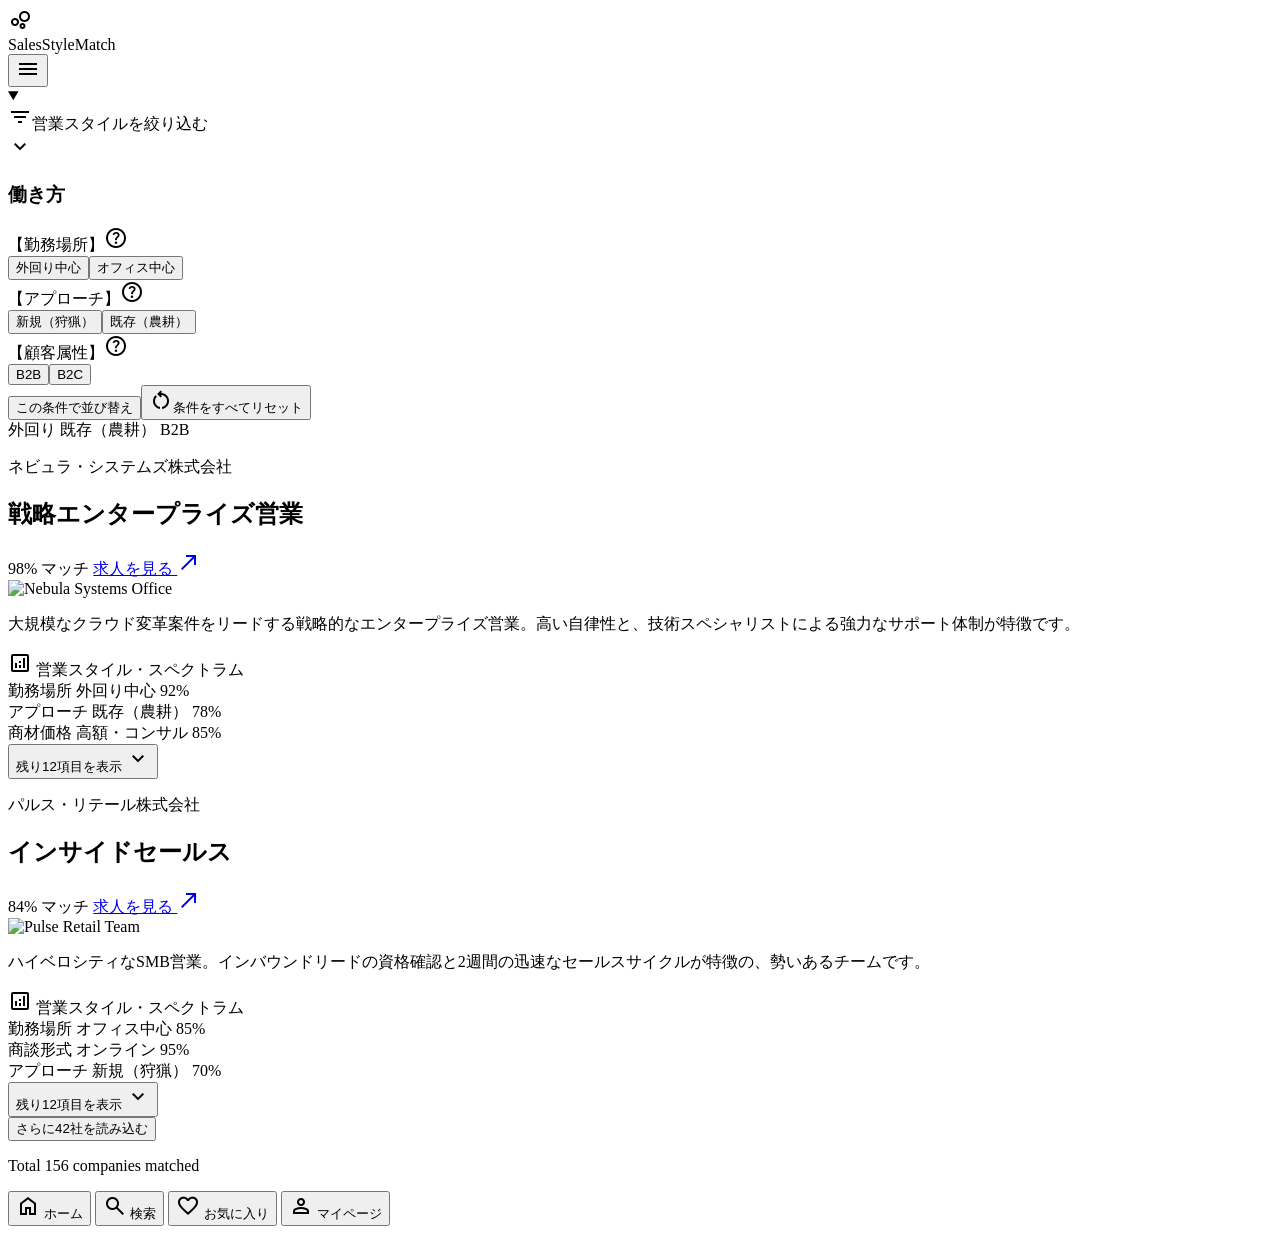
==== mekulo/code.html @ bd34f3ff "ふぃｘ" ====
<!DOCTYPE html>

<html lang="ja"><head>
<meta charset="utf-8"/>
<meta content="width=device-width, initial-scale=1.0" name="viewport"/>
<script src="https://cdn.tailwindcss.com?plugins=forms,container-queries"></script>
<link href="https://fonts.googleapis.com/css2?family=Inter:wght@400;500;600;700;900&amp;family=Noto+Sans+JP:wght@400;500;700;900&amp;display=swap" rel="stylesheet"/>
<link href="https://fonts.googleapis.com/css2?family=Material+Symbols+Outlined:wght,FILL@100..700,0..1&amp;display=swap" rel="stylesheet"/>
<script id="tailwind-config">
        tailwind.config = {
            darkMode: "class",
            theme: {
                extend: {
                    colors: {
                        "brand": "#3c5da8",
                        "dark-muted": "#333333",
                        "background-light": "#F9FAFB",
                    },
                    fontFamily: {
                        "sans": ["Noto Sans JP", "Inter", "sans-serif"]
                    },
                },
            },
        }
    </script>
<style type="text/tailwindcss">
        @layer utilities {
            .scrollbar-hide::-webkit-scrollbar { display: none; }
            .scrollbar-hide { -ms-overflow-style: none; scrollbar-width: none; }
        }
        .spectrum-bar {
            @apply h-1.5 w-full bg-slate-100 rounded-full relative;
        }
        .spectrum-dot {
            @apply absolute top-1/2 -translate-y-1/2 w-3.5 h-3.5 bg-brand border-2 border-white rounded-full shadow-md;
        }
        .filter-btn-active {
            @apply bg-brand text-white shadow-sm;
        }
        .filter-btn-inactive {
            @apply bg-slate-50 text-slate-400 border border-slate-100;
        }.mobile-container {
            max-width: 480px;
            margin: 0 auto;
            min-height: 100vh;
            background: white;
            position: relative;
            padding-bottom: 80px;}
    </style>
<title>SalesStyleMatch | Job-Focused Match</title>
</head>
<body class="bg-slate-100 font-sans text-slate-900 antialiased">
<div class="mobile-container shadow-2xl overflow-x-hidden">
<header class="sticky top-0 z-50 w-full bg-white/95 backdrop-blur-md border-b border-slate-100 px-4 h-14 flex items-center justify-between">
<div class="flex items-center gap-1.5">
<div class="bg-brand p-1 rounded-md text-white flex items-center justify-center">
<span class="material-symbols-outlined text-lg leading-none">bubble_chart</span>
</div>
<span class="text-base font-black tracking-tight text-slate-900">SalesStyle<span class="text-brand">Match</span></span>
</div>
<button class="w-10 h-10 flex items-center justify-center text-slate-600">
<span class="material-symbols-outlined text-2xl">menu</span>
</button>
</header>
<main class="p-4 space-y-6">
<section class="bg-white">
<details class="group border border-slate-200 rounded-2xl overflow-hidden" open="">
<summary class="list-none flex items-center justify-between p-4 cursor-pointer hover:bg-slate-50 transition-colors">
<div class="flex items-center gap-2"><span class="material-symbols-outlined text-brand text-xl">filter_list</span><span class="text-[13px] font-black text-slate-900 tracking-tight">営業スタイルを絞り込む</span></div>
<span class="material-symbols-outlined text-slate-400 group-open:rotate-180 transition-transform">expand_more</span>
</summary>
<div class="px-4 pb-5 space-y-4"><div class="space-y-6"><div class="pt-2"><h3 class="text-[13px] font-bold text-slate-900 mb-4 flex items-center gap-2"><span>働き方</span><div class="h-px flex-1 bg-slate-100"></div></h3><div class="space-y-6"><div class="space-y-3"><div class="flex items-center gap-1"><span class="text-[11px] font-bold text-slate-700">【勤務場所】</span><span class="material-symbols-outlined text-slate-300 text-[14px]">help</span></div><div class="grid grid-cols-2 gap-2"><button class="py-2.5 text-[11px] font-bold rounded-lg filter-btn-active">外回り中心</button><button class="py-2.5 text-[11px] font-bold rounded-lg filter-btn-inactive">オフィス中心</button></div></div><div class="space-y-3"><div class="flex items-center gap-1"><span class="text-[11px] font-bold text-slate-700">【アプローチ】</span><span class="material-symbols-outlined text-slate-300 text-[14px]">help</span></div><div class="grid grid-cols-2 gap-2"><button class="py-2.5 text-[11px] font-bold rounded-lg filter-btn-inactive">新規（狩猟）</button><button class="py-2.5 text-[11px] font-bold rounded-lg filter-btn-active">既存（農耕）</button></div></div><div class="space-y-3"><div class="flex items-center gap-1"><span class="text-[11px] font-bold text-slate-700">【顧客属性】</span><span class="material-symbols-outlined text-slate-300 text-[14px]">help</span></div><div class="grid grid-cols-2 gap-2"><button class="py-2.5 text-[11px] font-bold rounded-lg filter-btn-active">B2B</button><button class="py-2.5 text-[11px] font-bold rounded-lg filter-btn-inactive">B2C</button></div></div></div></div><div class="pt-4 space-y-4"><button class="w-full py-3.5 bg-brand text-white text-[13px] font-bold rounded-xl shadow-lg shadow-brand/20 active:scale-[0.98] transition-all flex items-center justify-center gap-2">この条件で並び替え</button><button class="w-full flex items-center justify-center gap-1 text-[11px] font-bold text-slate-400 hover:text-brand transition-colors"><span class="material-symbols-outlined text-sm">restart_alt</span>条件をすべてリセット</button></div></div></div>
</details>
<div class="mt-3 flex flex-wrap gap-2">
<span class="px-2.5 py-1 bg-brand/5 text-brand rounded-md text-[10px] font-bold border border-brand/10">外回り</span>
<span class="px-2.5 py-1 bg-brand/5 text-brand rounded-md text-[10px] font-bold border border-brand/10">既存（農耕）</span>
<span class="px-2.5 py-1 bg-brand/5 text-brand rounded-md text-[10px] font-bold border border-brand/10">B2B</span>
</div>
</section>
<article class="bg-white rounded-[1.5rem] border border-slate-200 overflow-hidden shadow-sm">
<div class="p-5">
<div class="mb-4">
<p class="text-[10px] font-bold text-slate-400 mb-0.5">ネビュラ・システムズ株式会社</p>
<h2 class="text-2xl font-black text-slate-900 leading-tight tracking-tight">戦略エンタープライズ営業</h2>
</div>
<div class="flex items-center justify-between mb-5">
<span class="bg-brand text-white text-[11px] font-black px-4 py-2 rounded-full shadow-md shadow-brand/20">98% マッチ</span>
<a class="text-brand text-[13px] font-bold flex items-center gap-1 hover:underline" href="#">
                        求人を見る <span class="material-symbols-outlined text-[16px]">north_east</span>
</a>
</div>
<div class="aspect-[16/9] w-full rounded-2xl overflow-hidden mb-4 shadow-inner bg-slate-100">
<img alt="Nebula Systems Office" class="w-full h-full object-cover" src="https://lh3.googleusercontent.com/aida-public/[base64]"/>
</div>
<p class="text-slate-600 text-xs leading-relaxed mb-6 font-medium">
                    大規模なクラウド変革案件をリードする戦略的なエンタープライズ営業。高い自律性と、技術スペシャリストによる強力なサポート体制が特徴です。
                </p>
<div class="bg-slate-50/80 rounded-2xl p-4 border border-slate-100">
<div class="flex items-center gap-2 mb-5">
<span class="material-symbols-outlined text-brand text-base">analytics</span>
<span class="text-[10px] font-black text-brand uppercase tracking-wider">営業スタイル・スペクトラム</span>
</div>
<div class="space-y-6">
<div class="space-y-1.5">
<div class="flex justify-between items-end">
<span class="text-[10px] font-bold text-slate-400">勤務場所</span>
<span class="text-[11px] font-black text-brand">外回り中心 92%</span>
</div>
<div class="spectrum-bar">
<div class="spectrum-dot" style="left: 92%;"></div>
</div>
</div>
<div class="space-y-1.5">
<div class="flex justify-between items-end">
<span class="text-[10px] font-bold text-slate-400">アプローチ</span>
<span class="text-[11px] font-black text-brand">既存（農耕） 78%</span>
</div>
<div class="spectrum-bar">
<div class="spectrum-dot" style="left: 78%;"></div>
</div>
</div>
<div class="space-y-1.5">
<div class="flex justify-between items-end">
<span class="text-[10px] font-bold text-slate-400">商材価格</span>
<span class="text-[11px] font-black text-brand">高額・コンサル 85%</span>
</div>
<div class="spectrum-bar">
<div class="spectrum-dot" style="left: 85%;"></div>
</div>
</div>
</div>
<button class="w-full mt-6 pt-4 border-t border-slate-200/50 flex items-center justify-center gap-1 text-[10px] font-bold text-slate-400 hover:text-brand transition-colors">
                        残り12項目を表示 <span class="material-symbols-outlined text-sm">expand_more</span>
</button>
</div>
</div>
</article>
<article class="bg-white rounded-[1.5rem] border border-slate-200 overflow-hidden shadow-sm">
<div class="p-5">
<div class="mb-4">
<p class="text-[10px] font-bold text-slate-400 mb-0.5">パルス・リテール株式会社</p>
<h2 class="text-2xl font-black text-slate-900 leading-tight tracking-tight">インサイドセールス</h2>
</div>
<div class="flex items-center justify-between mb-5">
<span class="bg-slate-100 text-slate-600 text-[11px] font-black px-4 py-2 rounded-full border border-slate-200">84% マッチ</span>
<a class="text-brand text-[13px] font-bold flex items-center gap-1 hover:underline" href="#">
                        求人を見る <span class="material-symbols-outlined text-[16px]">north_east</span>
</a>
</div>
<div class="aspect-[16/9] w-full rounded-2xl overflow-hidden mb-4 shadow-inner bg-slate-100">
<img alt="Pulse Retail Team" class="w-full h-full object-cover grayscale" src="https://lh3.googleusercontent.com/aida-public/[base64]"/>
</div>
<p class="text-slate-600 text-xs leading-relaxed mb-6 font-medium">
                    ハイベロシティなSMB営業。インバウンドリードの資格確認と2週間の迅速なセールスサイクルが特徴の、勢いあるチームです。
                </p>
<div class="bg-slate-50/80 rounded-2xl p-4 border border-slate-100">
<div class="flex items-center gap-2 mb-5">
<span class="material-symbols-outlined text-brand text-base">analytics</span>
<span class="text-[10px] font-black text-brand uppercase tracking-wider">営業スタイル・スペクトラム</span>
</div>
<div class="space-y-6">
<div class="space-y-1.5">
<div class="flex justify-between items-end">
<span class="text-[10px] font-bold text-slate-400">勤務場所</span>
<span class="text-[11px] font-black text-brand">オフィス中心 85%</span>
</div>
<div class="spectrum-bar">
<div class="spectrum-dot" style="left: 15%;"></div>
</div>
</div>
<div class="space-y-1.5">
<div class="flex justify-between items-end">
<span class="text-[10px] font-bold text-slate-400">商談形式</span>
<span class="text-[11px] font-black text-brand">オンライン 95%</span>
</div>
<div class="spectrum-bar">
<div class="spectrum-dot" style="left: 95%;"></div>
</div>
</div>
<div class="space-y-1.5">
<div class="flex justify-between items-end">
<span class="text-[10px] font-bold text-slate-400">アプローチ</span>
<span class="text-[11px] font-black text-brand">新規（狩猟） 70%</span>
</div>
<div class="spectrum-bar">
<div class="spectrum-dot" style="left: 30%;"></div>
</div>
</div>
</div>
<button class="w-full mt-6 pt-4 border-t border-slate-200/50 flex items-center justify-center gap-1 text-[10px] font-bold text-slate-400 hover:text-brand transition-colors">
                        残り12項目を表示 <span class="material-symbols-outlined text-sm">expand_more</span>
</button>
</div>
</div>
</article>
<div class="py-4 text-center">
<button class="w-full py-4 rounded-2xl bg-slate-900 text-sm font-black text-white active:scale-95 transition-all shadow-lg shadow-slate-200">
                さらに42社を読み込む
            </button>
<p class="mt-3 text-[10px] text-slate-400 font-bold uppercase tracking-widest">Total 156 companies matched</p>
</div>
</main>
<nav class="fixed bottom-0 left-1/2 -translate-x-1/2 w-full max-w-[480px] bg-white border-t border-slate-200 px-2 py-2 flex items-center justify-around z-50">
<button class="flex flex-col items-center gap-1 px-3 py-1 text-brand">
<span class="material-symbols-outlined">home</span>
<span class="text-[9px] font-bold">ホーム</span>
</button>
<button class="flex flex-col items-center gap-1 px-3 py-1 text-slate-400">
<span class="material-symbols-outlined">search</span>
<span class="text-[9px] font-bold">検索</span>
</button>
<button class="flex flex-col items-center gap-1 px-3 py-1 text-slate-400">
<span class="material-symbols-outlined">favorite</span>
<span class="text-[9px] font-bold">お気に入り</span>
</button>
<button class="flex flex-col items-center gap-1 px-3 py-1 text-slate-400">
<span class="material-symbols-outlined">person</span>
<span class="text-[9px] font-bold">マイページ</span>
</button>
</nav>
</div>
</body></html>
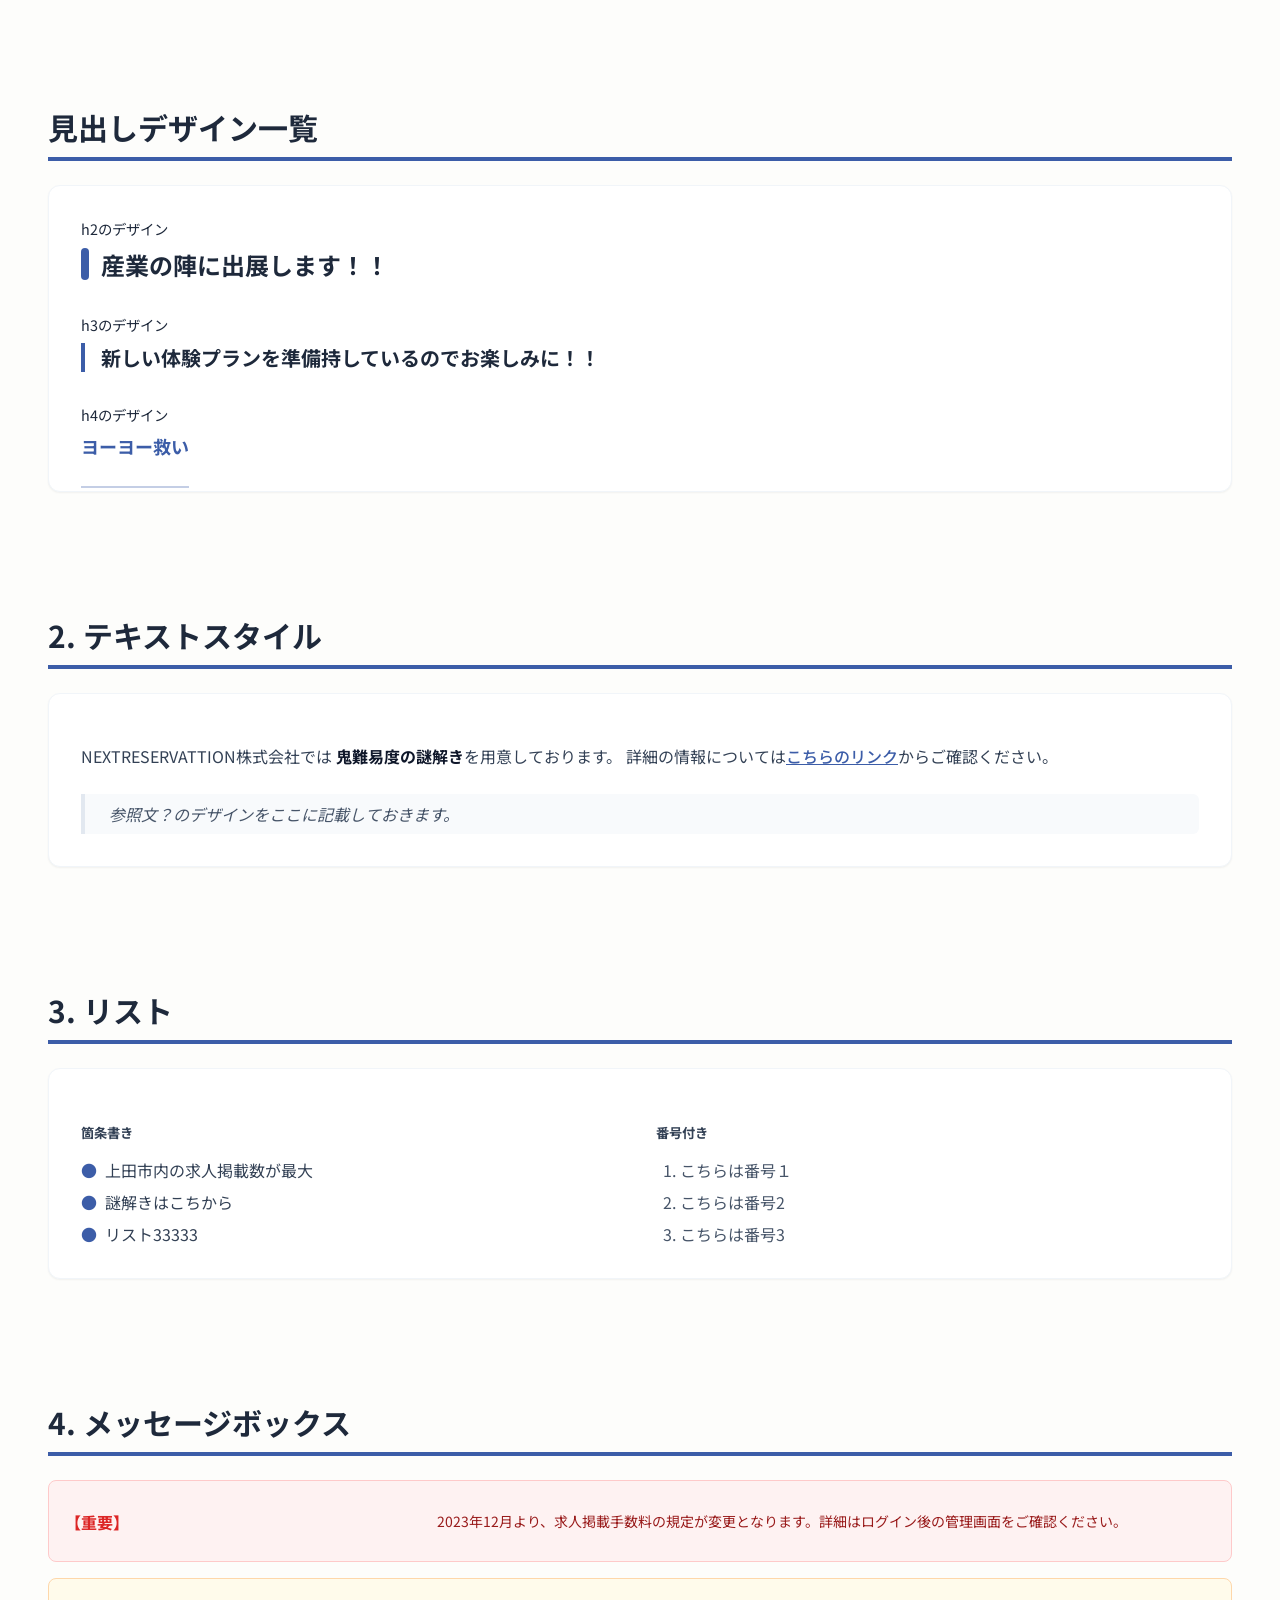
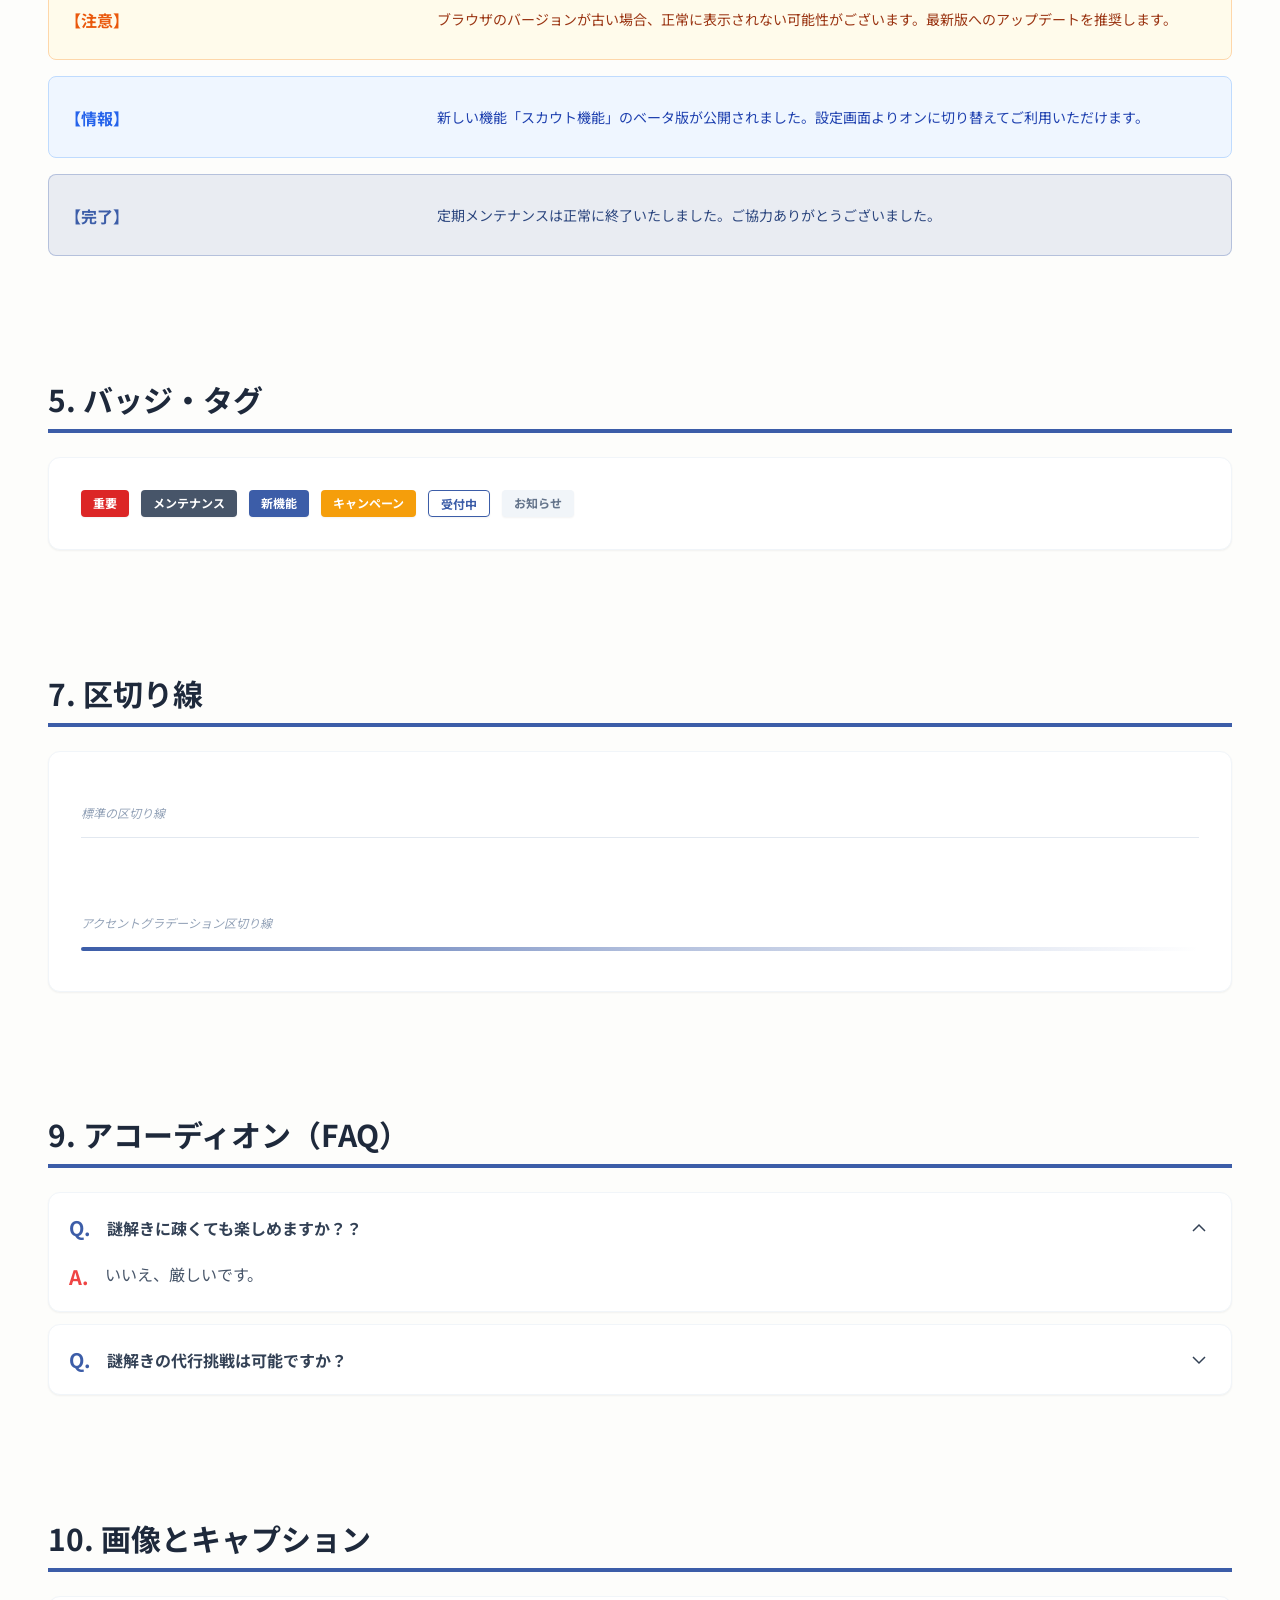
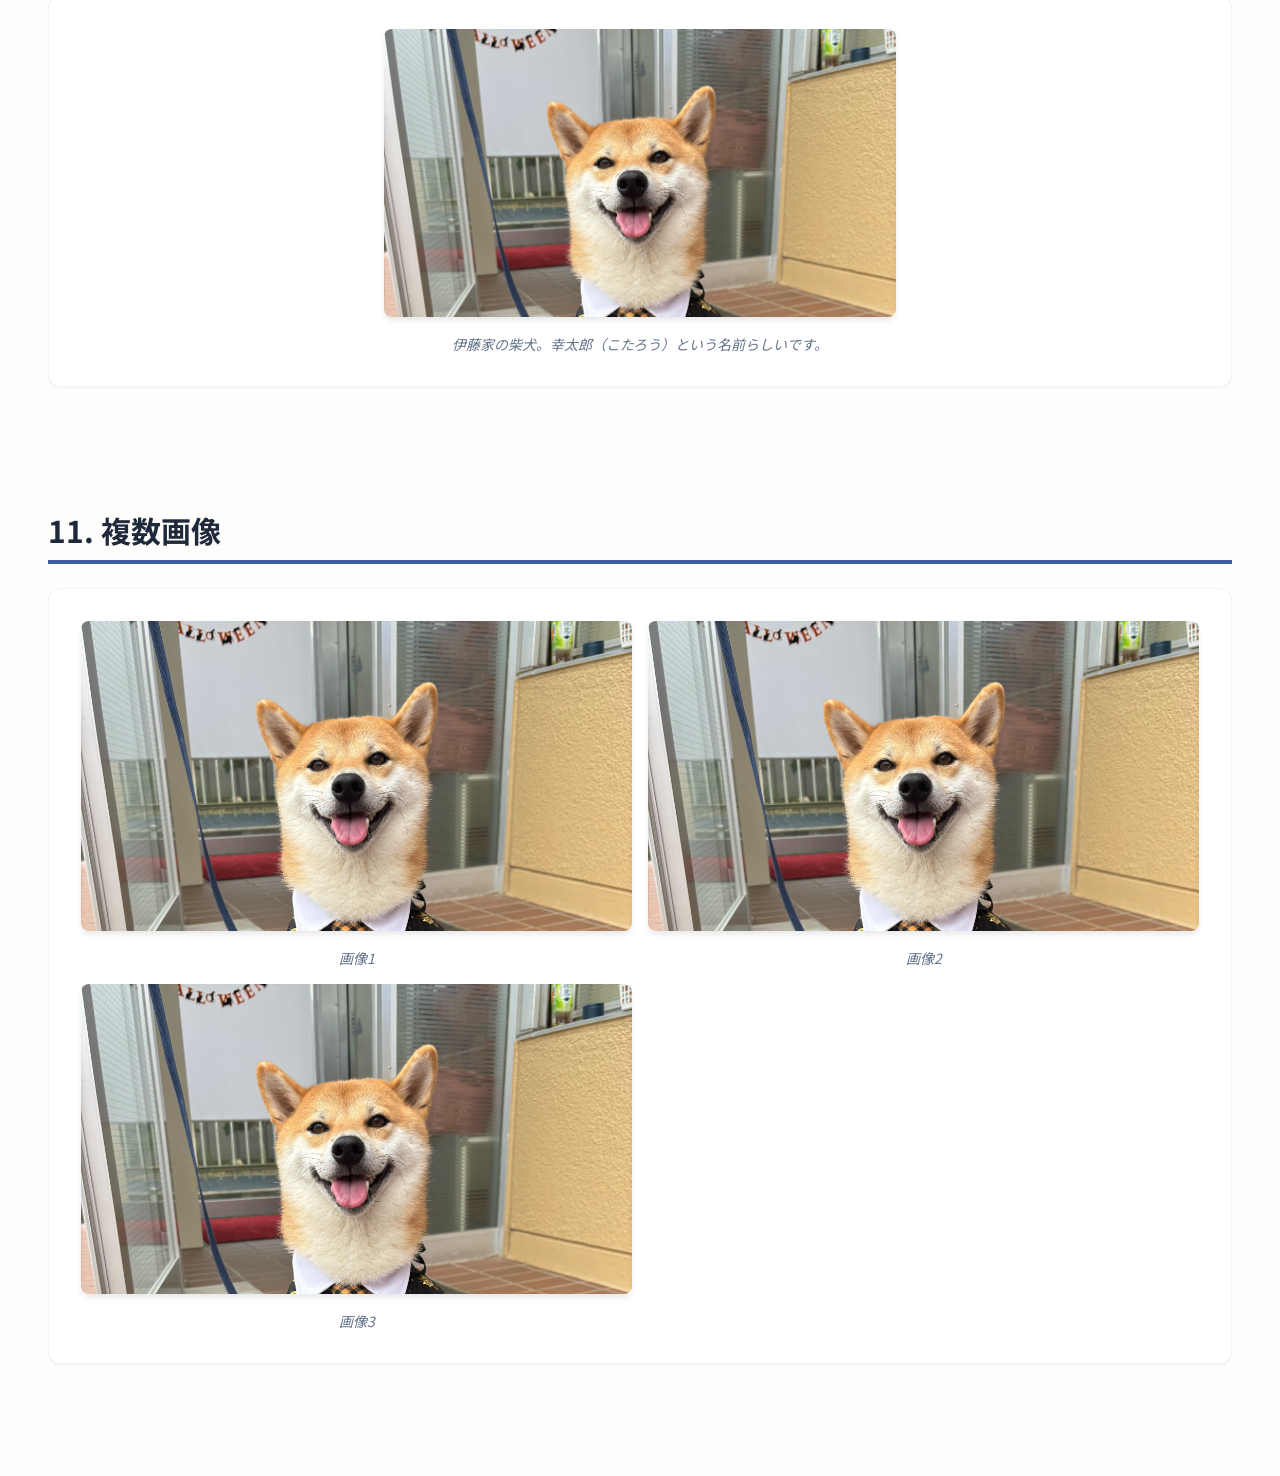
==== commit 39851cd8: "syoki" ====
--- a/mekulo/code.html
+++ b/mekulo/code.html
@@ -1,222 +1,223 @@
 <!DOCTYPE html>
-
-<html lang="ja"><head>
-<meta charset="utf-8"/>
-<meta content="width=device-width, initial-scale=1.0" name="viewport"/>
-<script src="https://cdn.tailwindcss.com?plugins=forms,container-queries"></script>
-<link href="https://fonts.googleapis.com/css2?family=Inter:wght@400;500;600;700;900&amp;family=Noto+Sans+JP:wght@400;500;700;900&amp;display=swap" rel="stylesheet"/>
-<link href="https://fonts.googleapis.com/css2?family=Material+Symbols+Outlined:wght,FILL@100..700,0..1&amp;display=swap" rel="stylesheet"/>
-<script id="tailwind-config">
-        tailwind.config = {
-            darkMode: "class",
-            theme: {
-                extend: {
-                    colors: {
-                        "brand": "#3c5da8",
-                        "dark-muted": "#333333",
-                        "background-light": "#F9FAFB",
-                    },
-                    fontFamily: {
-                        "sans": ["Noto Sans JP", "Inter", "sans-serif"]
-                    },
-                },
-            },
-        }
-    </script>
-<style type="text/tailwindcss">
-        @layer utilities {
-            .scrollbar-hide::-webkit-scrollbar { display: none; }
-            .scrollbar-hide { -ms-overflow-style: none; scrollbar-width: none; }
-        }
-        .spectrum-bar {
-            @apply h-1.5 w-full bg-slate-100 rounded-full relative;
-        }
-        .spectrum-dot {
-            @apply absolute top-1/2 -translate-y-1/2 w-3.5 h-3.5 bg-brand border-2 border-white rounded-full shadow-md;
-        }
-        .filter-btn-active {
-            @apply bg-brand text-white shadow-sm;
-        }
-        .filter-btn-inactive {
-            @apply bg-slate-50 text-slate-400 border border-slate-100;
-        }.mobile-container {
-            max-width: 480px;
-            margin: 0 auto;
-            min-height: 100vh;
-            background: white;
-            position: relative;
-            padding-bottom: 80px;}
-    </style>
-<title>SalesStyleMatch | Job-Focused Match</title>
+<html lang="ja">
+<head>
+    <meta charset="utf-8">
+    <meta content="width=device-width, initial-scale=1.0" name="viewport">
+    <title>めくろうワークスミニウェブ-ニュースデザインバーツ</title>
+
+    <!-- Google Fonts: Noto Sans JP -->
+    <link href="https://fonts.googleapis.com" rel="preconnect">
+    <link crossorigin href="https://fonts.gstatic.com" rel="preconnect">
+    <link href="https://fonts.googleapis.com/css2?family=Noto+Sans+JP:wght@400;500;700;900&display=swap" rel="stylesheet">
+
+    <!-- カスタムCSS -->
+    <link rel="stylesheet" href="styles.css">
 </head>
-<body class="bg-slate-100 font-sans text-slate-900 antialiased">
-<div class="mobile-container shadow-2xl overflow-x-hidden">
-<header class="sticky top-0 z-50 w-full bg-white/95 backdrop-blur-md border-b border-slate-100 px-4 h-14 flex items-center justify-between">
-<div class="flex items-center gap-1.5">
-<div class="bg-brand p-1 rounded-md text-white flex items-center justify-center">
-<span class="material-symbols-outlined text-lg leading-none">bubble_chart</span>
-</div>
-<span class="text-base font-black tracking-tight text-slate-900">SalesStyle<span class="text-brand">Match</span></span>
-</div>
-<button class="w-10 h-10 flex items-center justify-center text-slate-600">
-<span class="material-symbols-outlined text-2xl">menu</span>
-</button>
-</header>
-<main class="p-4 space-y-6">
-<section class="bg-white">
-<details class="group border border-slate-200 rounded-2xl overflow-hidden" open="">
-<summary class="list-none flex items-center justify-between p-4 cursor-pointer hover:bg-slate-50 transition-colors">
-<div class="flex items-center gap-2"><span class="material-symbols-outlined text-brand text-xl">filter_list</span><span class="text-[13px] font-black text-slate-900 tracking-tight">営業スタイルを絞り込む</span></div>
-<span class="material-symbols-outlined text-slate-400 group-open:rotate-180 transition-transform">expand_more</span>
-</summary>
-<div class="px-4 pb-5 space-y-4"><div class="space-y-6"><div class="pt-2"><h3 class="text-[13px] font-bold text-slate-900 mb-4 flex items-center gap-2"><span>働き方</span><div class="h-px flex-1 bg-slate-100"></div></h3><div class="space-y-6"><div class="space-y-3"><div class="flex items-center gap-1"><span class="text-[11px] font-bold text-slate-700">【勤務場所】</span><span class="material-symbols-outlined text-slate-300 text-[14px]">help</span></div><div class="grid grid-cols-2 gap-2"><button class="py-2.5 text-[11px] font-bold rounded-lg filter-btn-active">外回り中心</button><button class="py-2.5 text-[11px] font-bold rounded-lg filter-btn-inactive">オフィス中心</button></div></div><div class="space-y-3"><div class="flex items-center gap-1"><span class="text-[11px] font-bold text-slate-700">【アプローチ】</span><span class="material-symbols-outlined text-slate-300 text-[14px]">help</span></div><div class="grid grid-cols-2 gap-2"><button class="py-2.5 text-[11px] font-bold rounded-lg filter-btn-inactive">新規（狩猟）</button><button class="py-2.5 text-[11px] font-bold rounded-lg filter-btn-active">既存（農耕）</button></div></div><div class="space-y-3"><div class="flex items-center gap-1"><span class="text-[11px] font-bold text-slate-700">【顧客属性】</span><span class="material-symbols-outlined text-slate-300 text-[14px]">help</span></div><div class="grid grid-cols-2 gap-2"><button class="py-2.5 text-[11px] font-bold rounded-lg filter-btn-active">B2B</button><button class="py-2.5 text-[11px] font-bold rounded-lg filter-btn-inactive">B2C</button></div></div></div></div><div class="pt-4 space-y-4"><button class="w-full py-3.5 bg-brand text-white text-[13px] font-bold rounded-xl shadow-lg shadow-brand/20 active:scale-[0.98] transition-all flex items-center justify-center gap-2">この条件で並び替え</button><button class="w-full flex items-center justify-center gap-1 text-[11px] font-bold text-slate-400 hover:text-brand transition-colors"><span class="material-symbols-outlined text-sm">restart_alt</span>条件をすべてリセット</button></div></div></div>
-</details>
-<div class="mt-3 flex flex-wrap gap-2">
-<span class="px-2.5 py-1 bg-brand/5 text-brand rounded-md text-[10px] font-bold border border-brand/10">外回り</span>
-<span class="px-2.5 py-1 bg-brand/5 text-brand rounded-md text-[10px] font-bold border border-brand/10">既存（農耕）</span>
-<span class="px-2.5 py-1 bg-brand/5 text-brand rounded-md text-[10px] font-bold border border-brand/10">B2B</span>
-</div>
-</section>
-<article class="bg-white rounded-[1.5rem] border border-slate-200 overflow-hidden shadow-sm">
-<div class="p-5">
-<div class="mb-4">
-<p class="text-[10px] font-bold text-slate-400 mb-0.5">ネビュラ・システムズ株式会社</p>
-<h2 class="text-2xl font-black text-slate-900 leading-tight tracking-tight">戦略エンタープライズ営業</h2>
-</div>
-<div class="flex items-center justify-between mb-5">
-<span class="bg-brand text-white text-[11px] font-black px-4 py-2 rounded-full shadow-md shadow-brand/20">98% マッチ</span>
-<a class="text-brand text-[13px] font-bold flex items-center gap-1 hover:underline" href="#">
-                        求人を見る <span class="material-symbols-outlined text-[16px]">north_east</span>
-</a>
-</div>
-<div class="aspect-[16/9] w-full rounded-2xl overflow-hidden mb-4 shadow-inner bg-slate-100">
-<img alt="Nebula Systems Office" class="w-full h-full object-cover" src="https://lh3.googleusercontent.com/aida-public/[base64]"/>
-</div>
-<p class="text-slate-600 text-xs leading-relaxed mb-6 font-medium">
-                    大規模なクラウド変革案件をリードする戦略的なエンタープライズ営業。高い自律性と、技術スペシャリストによる強力なサポート体制が特徴です。
-                </p>
-<div class="bg-slate-50/80 rounded-2xl p-4 border border-slate-100">
-<div class="flex items-center gap-2 mb-5">
-<span class="material-symbols-outlined text-brand text-base">analytics</span>
-<span class="text-[10px] font-black text-brand uppercase tracking-wider">営業スタイル・スペクトラム</span>
-</div>
-<div class="space-y-6">
-<div class="space-y-1.5">
-<div class="flex justify-between items-end">
-<span class="text-[10px] font-bold text-slate-400">勤務場所</span>
-<span class="text-[11px] font-black text-brand">外回り中心 92%</span>
-</div>
-<div class="spectrum-bar">
-<div class="spectrum-dot" style="left: 92%;"></div>
-</div>
-</div>
-<div class="space-y-1.5">
-<div class="flex justify-between items-end">
-<span class="text-[10px] font-bold text-slate-400">アプローチ</span>
-<span class="text-[11px] font-black text-brand">既存（農耕） 78%</span>
-</div>
-<div class="spectrum-bar">
-<div class="spectrum-dot" style="left: 78%;"></div>
-</div>
-</div>
-<div class="space-y-1.5">
-<div class="flex justify-between items-end">
-<span class="text-[10px] font-bold text-slate-400">商材価格</span>
-<span class="text-[11px] font-black text-brand">高額・コンサル 85%</span>
-</div>
-<div class="spectrum-bar">
-<div class="spectrum-dot" style="left: 85%;"></div>
-</div>
-</div>
-</div>
-<button class="w-full mt-6 pt-4 border-t border-slate-200/50 flex items-center justify-center gap-1 text-[10px] font-bold text-slate-400 hover:text-brand transition-colors">
-                        残り12項目を表示 <span class="material-symbols-outlined text-sm">expand_more</span>
-</button>
-</div>
-</div>
-</article>
-<article class="bg-white rounded-[1.5rem] border border-slate-200 overflow-hidden shadow-sm">
-<div class="p-5">
-<div class="mb-4">
-<p class="text-[10px] font-bold text-slate-400 mb-0.5">パルス・リテール株式会社</p>
-<h2 class="text-2xl font-black text-slate-900 leading-tight tracking-tight">インサイドセールス</h2>
-</div>
-<div class="flex items-center justify-between mb-5">
-<span class="bg-slate-100 text-slate-600 text-[11px] font-black px-4 py-2 rounded-full border border-slate-200">84% マッチ</span>
-<a class="text-brand text-[13px] font-bold flex items-center gap-1 hover:underline" href="#">
-                        求人を見る <span class="material-symbols-outlined text-[16px]">north_east</span>
-</a>
-</div>
-<div class="aspect-[16/9] w-full rounded-2xl overflow-hidden mb-4 shadow-inner bg-slate-100">
-<img alt="Pulse Retail Team" class="w-full h-full object-cover grayscale" src="https://lh3.googleusercontent.com/aida-public/[base64]"/>
-</div>
-<p class="text-slate-600 text-xs leading-relaxed mb-6 font-medium">
-                    ハイベロシティなSMB営業。インバウンドリードの資格確認と2週間の迅速なセールスサイクルが特徴の、勢いあるチームです。
-                </p>
-<div class="bg-slate-50/80 rounded-2xl p-4 border border-slate-100">
-<div class="flex items-center gap-2 mb-5">
-<span class="material-symbols-outlined text-brand text-base">analytics</span>
-<span class="text-[10px] font-black text-brand uppercase tracking-wider">営業スタイル・スペクトラム</span>
-</div>
-<div class="space-y-6">
-<div class="space-y-1.5">
-<div class="flex justify-between items-end">
-<span class="text-[10px] font-bold text-slate-400">勤務場所</span>
-<span class="text-[11px] font-black text-brand">オフィス中心 85%</span>
-</div>
-<div class="spectrum-bar">
-<div class="spectrum-dot" style="left: 15%;"></div>
-</div>
-</div>
-<div class="space-y-1.5">
-<div class="flex justify-between items-end">
-<span class="text-[10px] font-bold text-slate-400">商談形式</span>
-<span class="text-[11px] font-black text-brand">オンライン 95%</span>
-</div>
-<div class="spectrum-bar">
-<div class="spectrum-dot" style="left: 95%;"></div>
-</div>
-</div>
-<div class="space-y-1.5">
-<div class="flex justify-between items-end">
-<span class="text-[10px] font-bold text-slate-400">アプローチ</span>
-<span class="text-[11px] font-black text-brand">新規（狩猟） 70%</span>
-</div>
-<div class="spectrum-bar">
-<div class="spectrum-dot" style="left: 30%;"></div>
-</div>
-</div>
-</div>
-<button class="w-full mt-6 pt-4 border-t border-slate-200/50 flex items-center justify-center gap-1 text-[10px] font-bold text-slate-400 hover:text-brand transition-colors">
-                        残り12項目を表示 <span class="material-symbols-outlined text-sm">expand_more</span>
-</button>
-</div>
-</div>
-</article>
-<div class="py-4 text-center">
-<button class="w-full py-4 rounded-2xl bg-slate-900 text-sm font-black text-white active:scale-95 transition-all shadow-lg shadow-slate-200">
-                さらに42社を読み込む
-            </button>
-<p class="mt-3 text-[10px] text-slate-400 font-bold uppercase tracking-widest">Total 156 companies matched</p>
-</div>
-</main>
-<nav class="fixed bottom-0 left-1/2 -translate-x-1/2 w-full max-w-[480px] bg-white border-t border-slate-200 px-2 py-2 flex items-center justify-around z-50">
-<button class="flex flex-col items-center gap-1 px-3 py-1 text-brand">
-<span class="material-symbols-outlined">home</span>
-<span class="text-[9px] font-bold">ホーム</span>
-</button>
-<button class="flex flex-col items-center gap-1 px-3 py-1 text-slate-400">
-<span class="material-symbols-outlined">search</span>
-<span class="text-[9px] font-bold">検索</span>
-</button>
-<button class="flex flex-col items-center gap-1 px-3 py-1 text-slate-400">
-<span class="material-symbols-outlined">favorite</span>
-<span class="text-[9px] font-bold">お気に入り</span>
-</button>
-<button class="flex flex-col items-center gap-1 px-3 py-1 text-slate-400">
-<span class="material-symbols-outlined">person</span>
-<span class="text-[9px] font-bold">マイページ</span>
-</button>
-</nav>
-</div>
-</body></html>+
+<body>
+    <!-- ページラッパー -->
+    <div class="page-wrapper">
+
+
+        <!-- メインコンテンツエリア -->
+        <main class="main-content" id="content-container">
+
+            <!-- セクション1: 見出し -->
+            <section id="headings">
+                <h2 class="section-title">見出しデザイン一覧</h2>
+                <div class="demo-box space-y-8">
+                    <div>
+                        <span class="label-text">h2のデザイン</span>
+                        <h2 class="heading-h2">
+                            産業の陣に出展します！！
+                        </h2>
+                    </div>
+                    <div>
+                        <span class="label-text">h3のデザイン</span>
+                        <h3 class="heading-h3">
+                            新しい体験プランを準備持しているのでお楽しみに！！
+                        </h3>
+                    </div>
+                    <div>
+                        <span class="label-text">h4のデザイン</span>
+                        <h4 class="heading-h4">
+                            ヨーヨー救い
+                        </h4>
+                    </div>
+                </div>
+            </section>
+
+            <!-- セクション2: テキストスタイル -->
+            <section id="text-styles">
+                <h2 class="section-title">2. テキストスタイル</h2>
+                <div class="demo-box space-y-6">
+                    <p class="text-paragraph">
+                        NEXTRESERVATTION株式会社では
+                        <span class="text-bold">鬼難易度の謎解き</span>を用意しております。
+                        詳細の情報については<a class="text-link" href="#">こちらのリンク</a>からご確認ください。
+                    </p>
+                    <blockquote>
+                        参照文？のデザインをここに記載しておきます。
+                    </blockquote>
+                </div>
+            </section>
+
+            <!-- セクション3: リスト -->
+            <section id="lists">
+                <h2 class="section-title">3. リスト</h2>
+                <div class="demo-box grid-2">
+                    <div>
+                        <h5 class="list-label">箇条書き</h5>
+                        <ul class="unordered-list">
+                            <li>上田市内の求人掲載数が最大</li>
+                            <li>謎解きはこちから</li>
+                            <li>リスト33333</li>
+                        </ul>
+                    </div>
+                    <div>
+                        <h5 class="list-label">番号付き</h5>
+                        <ol class="ordered-list">
+                            <li>こちらは番号１</li>
+                            <li>こちらは番号2</li>
+                            <li>こちらは番号3</li>
+                        </ol>
+                    </div>
+                </div>
+            </section>
+
+            <!-- セクション4: メッセージボックス -->
+            <section id="boxes">
+                <h2 class="section-title">4. メッセージボックス</h2>
+                <div>
+                    <div class="message-box important">
+                        <span class="message-label">【重要】</span>
+                        <p class="message-text">2023年12月より、求人掲載手数料の規定が変更となります。詳細はログイン後の管理画面をご確認ください。</p>
+                    </div>
+                    <div class="message-box warning">
+                        <span class="message-label">【注意】</span>
+                        <p class="message-text">ブラウザのバージョンが古い場合、正常に表示されない可能性がございます。最新版へのアップデートを推奨します。</p>
+                    </div>
+                    <div class="message-box info">
+                        <span class="message-label">【情報】</span>
+                        <p class="message-text">新しい機能「スカウト機能」のベータ版が公開されました。設定画面よりオンに切り替えてご利用いただけます。</p>
+                    </div>
+                    <div class="message-box success">
+                        <span class="message-label">【完了】</span>
+                        <p class="message-text">定期メンテナンスは正常に終了いたしました。ご協力ありがとうございました。</p>
+                    </div>
+                </div>
+            </section>
+
+            <!-- セクション5: バッジ・タグ -->
+            <section id="badges">
+                <h2 class="section-title">5. バッジ・タグ</h2>
+                <div class="demo-box">
+                    <div class="badge-container">
+                        <span class="badge important">重要</span>
+                        <span class="badge maintenance">メンテナンス</span>
+                        <span class="badge new-feature">新機能</span>
+                        <span class="badge campaign">キャンペーン</span>
+                        <span class="badge accepting">受付中</span>
+                        <span class="badge notice">お知らせ</span>
+                    </div>
+                </div>
+            </section>
+
+            <!-- セクション7: 区切り線 -->
+            <section id="dividers">
+                <h2 class="section-title">7. 区切り線</h2>
+                <div class="demo-box space-y-12">
+                    <div class="divider-section">
+                        <p class="divider-label">標準の区切り線</p>
+                        <hr class="divider-standard">
+                    </div>
+                    <div class="divider-section">
+                        <p class="divider-label">アクセントグラデーション区切り線</p>
+                        <div class="divider-gradient"></div>
+                    </div>
+                </div>
+            </section>
+
+            <!-- セクション9: アコーディオン -->
+            <section id="accordion">
+                <h2 class="section-title">9. アコーディオン（FAQ）</h2>
+                <div>
+                    <details class="accordion-item" open>
+                        <summary class="accordion-summary">
+                            <span class="accordion-question">
+                                <span class="q-mark">Q.</span>
+                                謎解きに疎くても楽しめますか？？
+                            </span>
+                            <span class="accordion-icon">
+                                <svg fill="none" width="24" height="24" viewBox="0 0 24 24" stroke="currentColor" stroke-width="1.5">
+                                    <path d="M6 9l6 6 6-6"></path>
+                                </svg>
+                            </span>
+                        </summary>
+                        <div class="accordion-answer">
+                            <span class="a-mark">A.</span>
+                            <p>いいえ、厳しいです。</p>
+                        </div>
+                    </details>
+                    <details class="accordion-item">
+                        <summary class="accordion-summary">
+                            <span class="accordion-question">
+                                <span class="q-mark">Q.</span>
+                                謎解きの代行挑戦は可能ですか？
+                            </span>
+                            <span class="accordion-icon">
+                                <svg fill="none" width="24" height="24" viewBox="0 0 24 24" stroke="currentColor" stroke-width="1.5">
+                                    <path d="M6 9l6 6 6-6"></path>
+                                </svg>
+                            </span>
+                        </summary>
+                        <div class="accordion-answer">
+                            <span class="a-mark">A.</span>
+                            <p>有料オプションにて、プロの謎解き挑戦者をご用意しております。</p>
+                        </div>
+                    </details>
+                </div>
+            </section>
+
+            <!-- セクション10: 画像とキャプション -->
+            <section id="images">
+                <h2 class="section-title">10. 画像とキャプション</h2>
+                <div class="demo-box">
+                    <figure class="image-figure">
+                        <img
+                            alt="上田オフィス"
+                            src="inu.jpg"
+                        >
+                        <figcaption class="image-caption">
+                           伊藤家の柴犬。幸太郎（こたろう）という名前らしいです。
+                        </figcaption>
+                    </figure>
+                </div>
+            </section>
+
+            <!-- セクション11: 複数画像 -->
+            <section id="multiple-images">
+                <h2 class="section-title">11. 複数画像</h2>
+                <div class="demo-box">
+                    <div class="image-grid-2x2">
+                        <figure class="image-figure">
+                            <img alt="画像1" src="inu.jpg">
+                            <figcaption class="image-caption">画像1</figcaption>
+                        </figure>
+                        <figure class="image-figure">
+                            <img alt="画像2" src="inu.jpg">
+                            <figcaption class="image-caption">画像2</figcaption>
+                        </figure>
+                        <figure class="image-figure">
+                            <img alt="画像3" src="inu.jpg">
+                            <figcaption class="image-caption">画像3</figcaption>
+                        </figure>
+                    </div>
+                </div>
+            </section>
+        </main>
+
+    </div>
+
+</body>
+</html>
--- a/mekulo/styles.css
+++ b/mekulo/styles.css
@@ -0,0 +1,1079 @@
+/* ============================================
+   基本スタイル - Base Styles
+   ============================================ */
+
+* {
+    box-sizing: border-box;
+}
+
+html {
+    scroll-behavior: smooth;
+}
+
+body {
+    margin: 0;
+    padding: 0;
+    font-family: "Noto Sans JP", sans-serif;
+    background-color: #fdfdfb;
+    color: #334155;
+    -webkit-font-smoothing: antialiased;
+    -moz-osx-font-smoothing: grayscale;
+}
+
+/* ============================================
+   カラーパレット - Color Palette
+   ============================================ */
+
+:root {
+    --mekulo: #3C5DA8;
+    --mekulo-dark: #2d477f;
+    --mekulo-light: #eef2f9;
+    --offwhite: #fdfdfb;
+    --slate-50: #f8fafc;
+    --slate-100: #f1f5f9;
+    --slate-200: #e2e8f0;
+    --slate-300: #cbd5e1;
+    --slate-400: #94a3b8;
+    --slate-500: #64748b;
+    --slate-600: #475569;
+    --slate-700: #334155;
+    --slate-800: #1e293b;
+    --slate-900: #0f172a;
+}
+
+/* ============================================
+   レイアウト - Layout
+   ============================================ */
+
+.page-wrapper {
+    display: flex;
+    justify-content: center;
+    min-height: 100vh;
+}
+
+/* ============================================
+   サイドバー - Sidebar
+   ============================================ */
+
+.sidebar {
+    width: 256px;
+    background-color: #ffffff;
+    border-right: 1px solid var(--slate-200);
+    position: fixed;
+    height: 100vh;
+    overflow-y: auto;
+    z-index: 10;
+}
+
+.sidebar-header {
+    padding: 1.5rem;
+}
+
+.sidebar-title {
+    font-size: 1.25rem;
+    font-weight: 900;
+    color: var(--mekulo);
+    margin: 0 0 0.5rem 0;
+}
+
+.sidebar-subtitle {
+    font-size: 0.75rem;
+    color: var(--slate-500);
+    line-height: 1.5;
+}
+
+.sidebar-nav {
+    margin-top: 1rem;
+    padding: 0 0.5rem;
+}
+
+.sidebar-link {
+    display: block;
+    padding: 0.625rem 1rem;
+    border-radius: 0.375rem;
+    color: var(--slate-700);
+    text-decoration: none;
+    transition: background-color 0.2s, color 0.2s;
+}
+
+.sidebar-link:hover {
+    background-color: var(--slate-50);
+}
+
+.sidebar-link.active {
+    color: var(--mekulo);
+    font-weight: 700;
+    border-left: 4px solid var(--mekulo);
+    background-color: var(--mekulo-light);
+}
+
+/* ============================================
+   メインコンテンツ - Main Content
+   ============================================ */
+
+.main-content {
+    width: 100%;
+    max-width: 80rem;
+    padding: 3rem;
+}
+
+.main-content section {
+    padding-top: 2rem;
+    margin-bottom: 4rem;
+    scroll-margin-top: 2.5rem;
+}
+
+/* ============================================
+   見出し - Headings
+   ============================================ */
+
+.section-title {
+    font-size: 1.875rem;
+    font-weight: 700;
+    border-bottom: 4px solid var(--mekulo);
+    padding-bottom: 0.5rem;
+    margin-bottom: 1.5rem;
+    color: var(--slate-800);
+}
+
+.demo-box {
+    background-color: #ffffff;
+    padding: 2rem;
+    border-radius: 0.75rem;
+    box-shadow: 0 1px 2px 0 rgba(0, 0, 0, 0.05);
+    border: 1px solid var(--slate-100);
+}
+
+.demo-box.space-y > * + * {
+    margin-top: 2rem;
+}
+
+.demo-box.space-y-6 > * + * {
+    margin-top: 1.5rem;
+}
+
+.demo-box.space-y-8 > * + * {
+    margin-top: 2rem;
+}
+
+.demo-box.space-y-12 > * + * {
+    margin-top: 3rem;
+}
+
+.demo-box.grid-2 {
+    display: grid;
+    grid-template-columns: repeat(2, 1fr);
+    gap: 2rem;
+}
+
+/* h2 見出し */
+.heading-h2 {
+    font-size: 1.5rem;
+    font-weight: 700;
+    color: var(--slate-800);
+    display: flex;
+    align-items: center;
+    margin: 0;
+}
+
+.heading-h2::before {
+    content: "";
+    width: 0.5rem;
+    height: 2rem;
+    background-color: var(--mekulo);
+    margin-right: 0.75rem;
+    border-radius: 9999px;
+}
+
+/* h3 見出し */
+.heading-h3 {
+    font-size: 1.25rem;
+    font-weight: 700;
+    color: var(--slate-800);
+    border-left: 4px solid var(--mekulo);
+    padding-left: 1rem;
+    margin: 0;
+}
+
+/* h4 見出し */
+.heading-h4 {
+    font-size: 1.125rem;
+    font-weight: 700;
+    color: var(--mekulo);
+    text-decoration: underline;
+    text-underline-offset: 2rem;
+    text-decoration-thickness: 2px;
+    text-decoration-color: rgba(60, 93, 168, 0.3);
+    margin: 0;
+}
+
+.label-text {
+    font-size: 0.9rem;
+    color: var(--slate-800);
+    display: block;
+    margin-bottom: 0.5rem;
+}
+
+/* ============================================
+   テキストスタイル - Text Styles
+   ============================================ */
+
+.text-paragraph {
+    line-height: 1.75;
+}
+
+.text-bold {
+    font-weight: 700;
+    color: var(--slate-900);
+}
+
+.text-link {
+    color: var(--mekulo);
+    text-decoration: underline;
+    font-weight: 500;
+}
+
+.text-link:hover {
+    color: var(--mekulo-dark);
+}
+
+blockquote {
+    border-left: 4px solid var(--slate-200);
+    padding-left: 1.5rem;
+    padding-top: 0.5rem;
+    padding-bottom: 0.5rem;
+    font-style: italic;
+    color: var(--slate-600);
+    background-color: var(--slate-50);
+    border-radius: 0 0.375rem 0.375rem 0;
+    margin: 0;
+}
+
+/* ============================================
+   リスト - Lists
+   ============================================ */
+
+.list-label {
+    font-weight: 700;
+    margin-bottom: 1rem;
+    color: var(--slate-700);
+}
+
+.unordered-list {
+    list-style: none;
+    padding: 0;
+    margin: 0;
+}
+
+.unordered-list li {
+    display: flex;
+    align-items: flex-start;
+}
+
+.unordered-list li + li {
+    margin-top: 0.5rem;
+}
+
+.unordered-list li::before {
+    content: "●";
+    color: var(--mekulo);
+    margin-right: 0.5rem;
+}
+
+.ordered-list {
+    padding-left: 1.5rem;
+    margin: 0;
+    color: var(--slate-600);
+}
+
+.ordered-list li + li {
+    margin-top: 0.5rem;
+}
+
+/* ============================================
+   メッセージボックス - Message Boxes
+   ============================================ */
+
+.message-box {
+    padding: 1rem;
+    border-radius: 0.5rem;
+    display: flex;
+    align-items: center;
+}
+
+.message-box + .message-box {
+    margin-top: 1rem;
+}
+
+.message-box.important {
+    background-color: #fef2f2;
+    border: 1px solid #fecaca;
+}
+
+.message-box.important .message-label {
+    color: #dc2626;
+}
+
+.message-box.important .message-text {
+    color: #991b1b;
+}
+
+.message-box.warning {
+    background-color: #fffbeb;
+    border: 1px solid #fed7aa;
+}
+
+.message-box.warning .message-label {
+    color: #ea580c;
+}
+
+.message-box.warning .message-text {
+    color: #9a3412;
+}
+
+.message-box.info {
+    background-color: #eff6ff;
+    border: 1px solid #bfdbfe;
+}
+
+.message-box.info .message-label {
+    color: #2563eb;
+}
+
+.message-box.info .message-text {
+    color: #1e40af;
+}
+
+.message-box.success {
+    background-color: rgba(60, 93, 168, 0.1);
+    border: 1px solid rgba(60, 93, 168, 0.3);
+}
+
+.message-box.success .message-label {
+    color: var(--mekulo);
+}
+
+.message-box.success .message-text {
+    color: var(--mekulo-dark);
+}
+
+.message-label {
+    margin-right: 0.75rem;
+    margin-top: 0.125rem;
+    font-weight: 700;
+    min-width: 360px;
+}
+
+.message-text {
+    font-size: 0.875rem;
+}
+
+/* ============================================
+   バッジ・タグ - Badges & Tags
+   ============================================ */
+
+.badge-container {
+    display: flex;
+    flex-wrap: wrap;
+    gap: 0.75rem;
+}
+
+.badge {
+    padding: 0.25rem 0.75rem;
+    font-size: 0.75rem;
+    font-weight: 700;
+    border-radius: 0.25rem;
+    box-shadow: 0 1px 2px 0 rgba(0, 0, 0, 0.05);
+}
+
+.badge.important {
+    background-color: #dc2626;
+    color: #ffffff;
+}
+
+.badge.maintenance {
+    background-color: var(--slate-600);
+    color: #ffffff;
+}
+
+.badge.new-feature {
+    background-color: var(--mekulo);
+    color: #ffffff;
+}
+
+.badge.campaign {
+    background-color: #f59e0b;
+    color: #ffffff;
+}
+
+.badge.accepting {
+    border: 1px solid var(--mekulo);
+    color: var(--mekulo);
+    background-color: transparent;
+}
+
+.badge.notice {
+    background-color: var(--slate-100);
+    color: var(--slate-500);
+}
+
+/* ============================================
+   メタ情報 - Meta Info
+   ============================================ */
+
+.meta-info {
+    display: flex;
+    align-items: center;
+    gap: 1rem;
+    color: var(--slate-500);
+    font-size: 0.875rem;
+}
+
+.meta-icon {
+    display: flex;
+    align-items: center;
+}
+
+.meta-icon svg {
+    width: 1rem;
+    height: 1rem;
+    margin-right: 0.25rem;
+}
+
+.meta-badge {
+    padding: 0.125rem 0.5rem;
+    background-color: rgba(60, 93, 168, 0.1);
+    color: var(--mekulo);
+    font-size: 0.625rem;
+    font-weight: 700;
+    border-radius: 0.25rem;
+    border: 1px solid rgba(60, 93, 168, 0.2);
+}
+
+.meta-update {
+    display: flex;
+    align-items: center;
+    font-style: italic;
+}
+
+.meta-update .label {
+    font-size: 0.625rem;
+    margin-right: 0.25rem;
+}
+
+/* ============================================
+   区切り線 - Dividers
+   ============================================ */
+
+.divider-section {
+    padding: 0.5rem 0;
+}
+
+.divider-label {
+    font-size: 0.75rem;
+    color: var(--slate-400);
+    margin-bottom: 1rem;
+    font-style: italic;
+}
+
+.divider-standard {
+    border: none;
+    border-top: 1px solid var(--slate-200);
+    margin: 0;
+}
+
+.divider-gradient {
+    height: 0.25rem;
+    width: 100%;
+    background: linear-gradient(to right, var(--mekulo), rgba(60, 93, 168, 0.4), transparent);
+    border-radius: 9999px;
+}
+
+/* ============================================
+   テーブル - Tables
+   ============================================ */
+
+.table-wrapper {
+    overflow: hidden;
+    border-radius: 0.75rem;
+    border: 1px solid var(--slate-200);
+    box-shadow: 0 1px 2px 0 rgba(0, 0, 0, 0.05);
+}
+
+.data-table {
+    width: 100%;
+    text-align: left;
+    border-collapse: collapse;
+}
+
+.data-table thead {
+    background-color: var(--slate-50);
+    border-bottom: 1px solid var(--slate-200);
+}
+
+.data-table th {
+    padding: 1rem;
+    font-weight: 700;
+    color: var(--slate-700);
+}
+
+.data-table th.highlight {
+    color: var(--mekulo);
+}
+
+.data-table tbody {
+    background-color: #ffffff;
+}
+
+.data-table tr {
+    border-bottom: 1px solid var(--slate-100);
+}
+
+.data-table tr:last-child {
+    border-bottom: none;
+}
+
+.data-table td {
+    padding: 1rem;
+}
+
+.data-table td.label {
+    color: var(--slate-600);
+    font-weight: 500;
+}
+
+.data-table td.old-value {
+    color: var(--slate-400);
+    text-decoration: line-through;
+}
+
+.data-table td.new-value {
+    color: var(--slate-900);
+    font-weight: 700;
+}
+
+.data-table .unit {
+    font-size: 0.75rem;
+    font-weight: 400;
+}
+
+/* ============================================
+   手順ステップ - Steps
+   ============================================ */
+
+.steps-container {
+    position: relative;
+}
+
+.step-item {
+    display: flex;
+    margin-bottom: 3rem;
+    position: relative;
+}
+
+.step-item:last-child {
+    margin-bottom: 0;
+}
+
+.step-line {
+    position: absolute;
+    left: 1rem;
+    top: 2rem;
+    bottom: 0;
+    width: 2px;
+    background-color: var(--slate-200);
+    z-index: 0;
+}
+
+.step-item:last-child .step-line {
+    display: none;
+}
+
+.step-number {
+    flex-shrink: 0;
+    width: 2rem;
+    height: 2rem;
+    border-radius: 9999px;
+    background-color: var(--mekulo);
+    color: #ffffff;
+    display: flex;
+    align-items: center;
+    justify-content: center;
+    font-weight: 700;
+    z-index: 10;
+    position: relative;
+}
+
+.step-content {
+    margin-left: 1.5rem;
+}
+
+.step-title {
+    font-weight: 700;
+    font-size: 1.125rem;
+    margin-bottom: 0.25rem;
+    color: var(--slate-800);
+}
+
+.step-description {
+    font-size: 0.875rem;
+    color: var(--slate-500);
+    margin: 0;
+}
+
+/* ============================================
+   アコーディオン - Accordion
+   ============================================ */
+
+.accordion-item {
+    background-color: #ffffff;
+    border-radius: 0.75rem;
+    box-shadow: 0 1px 2px 0 rgba(0, 0, 0, 0.05);
+    border: 1px solid var(--slate-100);
+    overflow: hidden;
+}
+
+.accordion-item + .accordion-item {
+    margin-top: 0.75rem;
+}
+
+.accordion-summary {
+    display: flex;
+    justify-content: space-between;
+    align-items: center;
+    padding: 1.25rem;
+    cursor: pointer;
+    list-style: none;
+    user-select: none;
+}
+
+.accordion-summary::-webkit-details-marker {
+    display: none;
+}
+
+.accordion-question {
+    font-weight: 700;
+    display: flex;
+    align-items: center;
+}
+
+.accordion-question .q-mark {
+    color: var(--mekulo);
+    font-size: 1.25rem;
+    margin-right: 1rem;
+}
+
+.accordion-icon {
+    transition: transform 0.2s;
+}
+
+.accordion-item[open] .accordion-icon {
+    transform: rotate(180deg);
+}
+
+.accordion-icon svg {
+    display: block;
+}
+
+.accordion-answer {
+    padding: 0 1.25rem 1.25rem 1.25rem;
+    display: flex;
+}
+
+.accordion-answer .a-mark {
+    color: #ef4444;
+    font-size: 1.25rem;
+    margin-right: 1rem;
+    font-weight: 700;
+}
+
+.accordion-answer p {
+    color: var(--slate-600);
+    margin: 0;
+}
+
+/* ============================================
+   ファイルダウンロード - File Downloads
+   ============================================ */
+
+.file-list {
+    display: flex;
+    flex-direction: column;
+    gap: 1rem;
+}
+
+.file-link {
+    display: flex;
+    align-items: center;
+    padding: 1rem;
+    border-radius: 0.5rem;
+    border: 1px solid var(--slate-100);
+    text-decoration: none;
+    color: inherit;
+    transition: background-color 0.2s;
+}
+
+.file-link:hover {
+    background-color: var(--slate-50);
+}
+
+.file-link:hover .download-icon {
+    color: var(--mekulo);
+}
+
+.file-icon {
+    padding: 0.75rem;
+    border-radius: 0.5rem;
+    margin-right: 1rem;
+}
+
+.file-icon.pdf {
+    background-color: #fef2f2;
+    color: #ef4444;
+}
+
+.file-icon.doc {
+    background-color: #eff6ff;
+    color: #3b82f6;
+}
+
+.file-icon svg {
+    display: block;
+}
+
+.file-info {
+    flex: 1;
+}
+
+.file-name {
+    display: block;
+    font-weight: 700;
+    color: var(--slate-800);
+}
+
+.file-meta {
+    font-size: 0.75rem;
+    color: var(--slate-400);
+}
+
+.download-icon {
+    color: var(--slate-300);
+    transition: color 0.2s;
+}
+
+.download-icon svg {
+    display: block;
+}
+
+/* ============================================
+   画像とキャプション - Images
+   ============================================ */
+
+.image-figure {
+    margin: 0 auto;
+    max-width: 32rem;
+}
+
+.image-figure img {
+    border-radius: 0.5rem;
+    box-shadow: 0 4px 6px -1px rgba(0, 0, 0, 0.1);
+    width: 100%;
+    object-fit: cover;
+    aspect-ratio: 16 / 9;
+    margin-bottom: 0.75rem;
+}
+
+.image-caption {
+    text-align: center;
+    font-size: 0.875rem;
+    color: var(--slate-500);
+    font-style: italic;
+}
+
+/* 複数画像グリッド（2x2） */
+.image-grid-2x2 {
+    display: grid;
+    grid-template-columns: 1fr 1fr;
+    gap: 1rem;
+}
+
+.image-grid-2x2 .image-figure {
+    max-width: 100%;
+}
+
+/* ============================================
+   ボタン - Buttons
+   ============================================ */
+
+.button-group {
+    display: flex;
+    flex-wrap: wrap;
+    gap: 1.5rem;
+    align-items: center;
+}
+
+.button-item {
+    text-align: center;
+}
+
+.button-label {
+    font-size: 0.75rem;
+    color: var(--slate-400);
+    margin-bottom: 0.5rem;
+    font-style: italic;
+}
+
+/* プライマリボタン */
+.btn-primary {
+    padding: 0.75rem 2rem;
+    background-color: var(--mekulo);
+    color: #ffffff;
+    font-weight: 700;
+    border-radius: 9999px;
+    border: none;
+    cursor: pointer;
+    transition: background-color 0.2s;
+    box-shadow: 0 4px 6px -1px rgba(0, 0, 0, 0.1);
+}
+
+.btn-primary:hover {
+    background-color: var(--mekulo-dark);
+}
+
+/* アウトラインボタン */
+.btn-outline {
+    padding: 0.75rem 2rem;
+    background-color: transparent;
+    color: var(--mekulo);
+    font-weight: 700;
+    border-radius: 9999px;
+    border: 2px solid var(--mekulo);
+    cursor: pointer;
+    transition: background-color 0.2s;
+}
+
+.btn-outline:hover {
+    background-color: rgba(60, 93, 168, 0.05);
+}
+
+/* テキストボタン */
+.btn-text {
+    padding: 0.5rem 1.5rem;
+    background-color: transparent;
+    color: var(--slate-600);
+    font-weight: 700;
+    border: none;
+    cursor: pointer;
+    transition: color 0.2s;
+}
+
+.btn-text:hover {
+    color: var(--mekulo);
+}
+
+/* 警告ボタン */
+.btn-warning {
+    padding: 0.75rem 1.5rem;
+    background-color: #fecaca;
+    color: #dc2626;
+    font-weight: 700;
+    border-radius: 0.375rem;
+    border: none;
+    cursor: pointer;
+    transition: background-color 0.2s;
+}
+
+.btn-warning:hover {
+    background-color: #fca5a5;
+}
+
+/* ============================================
+   フッター - Footer
+   ============================================ */
+
+.page-footer {
+    margin-top: 5rem;
+    padding-top: 3rem;
+    border-top: 1px solid var(--slate-200);
+    text-align: center;
+    color: var(--slate-400);
+    font-size: 0.875rem;
+}
+
+/* ============================================
+   ユーティリティ - Utilities
+   ============================================ */
+
+.text-center {
+    text-align: center;
+}
+
+.flex-wrap {
+    flex-wrap: wrap;
+}
+
+.flex {
+    display: flex;
+}
+
+.items-center {
+    align-items: center;
+}
+
+.gap-3 {
+    gap: 0.75rem;
+}
+
+.gap-4 {
+    gap: 1rem;
+}
+
+.gap-6 {
+    gap: 1.5rem;
+}
+
+/* ============================================
+   印刷用スタイル - Print Styles
+   ============================================ */
+
+@media print {
+    /* 背景色と画像を印刷する設定 */
+    * {
+        -webkit-print-color-adjust: exact !important;
+        print-color-adjust: exact !important;
+    }
+
+    /* ページ設定 */
+    @page {
+        margin: 2cm;
+        size: A4;
+    }
+
+    /* ボディ設定 */
+    body {
+        font-size: 12pt;
+        line-height: 1.4;
+        color: #000;
+        background: #fff;
+    }
+
+    /* メインコンテンツ */
+    .main-content {
+        max-width: 100%;
+        padding: 0;
+        margin: 0;
+    }
+
+    /* セクション単位で改ページ防止 */
+    section {
+        page-break-inside: avoid;
+        break-inside: avoid;
+        margin-bottom: 1.5rem;
+    }
+
+    /* 見出しの直後で改ページ防止 */
+    h2, h3, h4, h5, h6 {
+        page-break-after: avoid;
+        break-after: avoid;
+    }
+
+    /* 画像の直前で改ページ防止 */
+    img, figure, .image-figure {
+        page-break-inside: avoid;
+        break-inside: avoid;
+    }
+
+    /* デモボックス */
+    .demo-box {
+        box-shadow: none;
+        border: 1px solid #ccc;
+        page-break-inside: avoid;
+        break-inside: avoid;
+    }
+
+    /* 画像グリッドの印刷対応 */
+    .image-grid-2x2 {
+        display: grid;
+        grid-template-columns: 1fr 1fr;
+        gap: 0.5rem;
+        page-break-inside: avoid;
+        break-inside: avoid;
+    }
+
+    .image-grid-2x2 .image-figure {
+        margin: 0;
+        max-width: 100%;
+    }
+
+    .image-grid-2x2 img {
+        max-height: 200px;
+        width: 100%;
+        object-fit: cover;
+    }
+
+    /* 単一画像 */
+    .image-figure {
+        page-break-inside: avoid;
+        break-inside: avoid;
+    }
+
+    .image-figure img {
+        max-height: 300px;
+        width: auto;
+    }
+
+    /* アコーディオンは全て開いた状態で印刷 */
+    details {
+        display: block !important;
+    }
+
+    details[open] summary {
+        display: block;
+        margin-bottom: 0.5rem;
+    }
+
+    details summary .accordion-icon {
+        display: none;
+    }
+
+    /* ステップコンテナ */
+    .steps-container {
+        page-break-inside: avoid;
+        break-inside: avoid;
+    }
+
+    .step-item {
+        page-break-inside: avoid;
+        break-inside: avoid;
+        margin-bottom: 1.5rem;
+    }
+
+    /* リンクのURLを表示 */
+    a[href^="http"]::after {
+        content: " (" attr(href) ")";
+        font-size: 0.8em;
+        color: #666;
+    }
+
+    /* メッセージボックス */
+    .message-box {
+        border: 1px solid #ccc;
+        page-break-inside: avoid;
+        break-inside: avoid;
+    }
+
+    /* テーブル */
+    .table-wrapper {
+        page-break-inside: avoid;
+        break-inside: avoid;
+    }
+
+    .data-table {
+        font-size: 10pt;
+    }
+
+    /* バッジ */
+    .badge {
+        border: 1px solid #000;
+    }
+}
